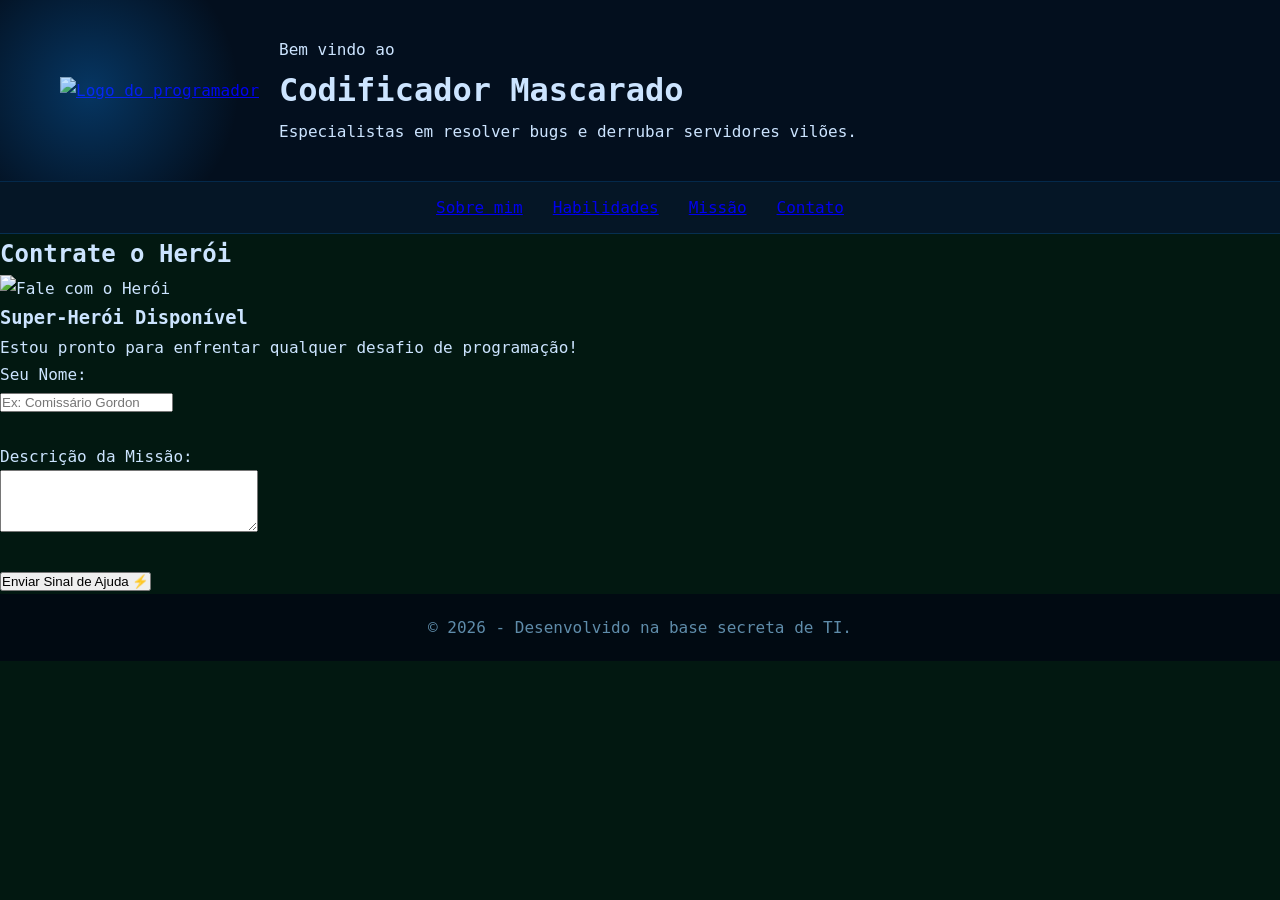
==== contato.html @ 0e0251df "first commit" ====
<!DOCTYPE html>
 <html lang="pt-br"> <head>
    <meta charset="UTF-8"> <meta name="viewport" content="width=device-width, initial-scale=1.0">
     <title>Perfil de Super-Herói | Recrutamento</title>
     <link rel="stylesheet" href="style.css">
</head>

<body>

    <header class="container-cabecalho">
        <div class = cabecalho-inner>
            <a href="index.html" class = "logo-link">
                <img src="imagens/programador-mascarado.jpg  " alt="Logo do programador" title="Codificador Mascarado">
            </a>
            <div class="cabecalho-texto">
                <h4></h4>
                <span class="cabecalho-label">Bem vindo ao</span>
                <h1 class="cabecalho-titulo">Codificador Mascarado</h1>
                <p>Especialistas em resolver bugs e derrubar servidores vilões.</p>
            </div>
        </div>        
    </header> 

        <nav class="container-navegacao">        
                <a href="index.html" class="nav-link ativo">Sobre mim</a>
                <a href="habilidades.html" class="nav-link">Habilidades</a>
                 <a href="missao.html" class="nav-link">Missão</a>
                <a href="contato.html" class="nav-link">Contato</a>
                           
        </nav>
        <section class="container-contato">
            <h2>Contrate o Herói</h2>
            <article class="servico">
                <img src="imagens/contato.png" alt="Fale com o Herói" class="icone" width="750">
                <div class="servico-info">
                    <h3>Super-Herói Disponível</h3>
                    <p>Estou pronto para enfrentar qualquer desafio de programação!</p>
                </div>
            </article>
            <form action="#">
                <label for="nome">Seu Nome:</label><br>
                <input type="text" id="nome" name="nome" placeholder="Ex: Comissário Gordon" required>
                <br><br>
                </section>                  
                <label for="missao-txt">Descrição da Missão:</label><br>
                <textarea id="missao-txt" rows="4" cols="30"></textarea>
                <br><br>

                <button type="submit">Enviar Sinal de Ajuda ⚡</button>
            </form>
        </section>
    <footer>
        <p>&copy; 2026 - Desenvolvido na base secreta de TI.</p>
    </footer>

</body>
</html>
---- style.css ----
/* Variáveis globais */
:root{
    --cor-fundo-escuro:#021811;
    --cor-fundo-medio:#042e1a;
    --cor-fundo-card:#062d33;
    --cor-fundo-nav:#051626;
    --cor-fundo-cabecalho:#030f1e;
    --cor-fundo-rodape:#010a12;
    --cor-primaria:#0d8fff;
    --cor-primaria-hover:#3aaeff;
    --cor-acento:#00d4ff;
    --cor-texto:#cce4ff;
    --cor-texto-fraco:#5f8caa;
    --cor-branco:#ffffff;
    --cor-erro:#ff6b6b;
    --cor-sucesso:#4ade80;
    --fonte-principal:'Exo 2 ',monospace;
    --fonte-mono :'jetbrains mono', monospace;
    --raio-borda :12px;
    --sombra-card : 0 4px 30px rgba(0, 120, 255, 0.8);
    --sombra-brilho : 0 0 200px rgba(13, 143, 255,0.25);

    /* Reseta base */
    *,
    *::before,
    *::after{
        margin:0;
        padding: 0;
        box-sizing: border-box;
    }
        /* corpo da página */
        body{
            font-family: var(--fonte-principal);
            background-color: var(--cor-fundo-escuro);
            color:var(--cor-texto);
            line-height: 1.7;
            -webkit-font-smoothing:antialiased;
            /* Cabeçalho */        
    }
    .container-cabecalho{
        background-color: var(--cor-fundo-cabecalho);
        padding:36px 60px ;
        border-bottom: 1px solid rgba(13, 143, 255,0.2);
        position: relative;
        overflow: hidden;
    }
        .container-cabecalho::before{
            content: '';
            position: absolute;
            top: -60px;
            left: -60px;
            width: 300px;
            height: 300px;
            background: radial-gradient(circle at center , rgba(13, 143, 255, 0.3)0% ,transparent 70%);
            pointer-events: none;
        }
        /* Logo e texto lado a lado */
        .cabecalho-inner{
            display: flex;
            align-items: center;
            gap: 20px;
            max-width: 1200px;
            margin: 0 auto;

        }
        .container-navegacao{
            background-color: var(--cor-fundo-nav);
            padding: 12px 60px;
            display: flex;
            gap: 30px;
            border-bottom: 1px solid rgba(13, 143, 255,0.2);
            justify-content: center;
        }
        .btn-primary{
            background-color:  #319ea0c2;
            color: var(--cor-branco);
            padding: 10px 20px;
            border-radius: var(--raio-borda);
            text-decoration: none;
            transition: background-color 0.3s ease;
        }
        .btn-secondary{
            background-color:  #319ea0c2;
            color: var(--cor-texto);
            padding: 10px 20px;
            border-radius: var(--raio-borda);
            text-decoration: none;
            transition: background-color 0.3s ease;
        }
        .btn-tertiary{
            background-color:  #319ea0c2;
            color: var(--cor-branco);
            padding: 10px 20px;
            border-radius: var(--raio-borda);
            text-decoration: none;
            transition: background-color 0.3s ease;
        }
        .btn-quaternary{
            background-color: #319ea0c2;
            color: var(--cor-branco);
            padding: 10px 20px;
            border-radius: var(--raio-borda);
            text-decoration: none;
            transition: background-color 0.3s ease;
        }
        .container-navegacao a:hover{
            background-color: var(--cor-primaria-hover);

        }
        .container-sobre-mim{
            max-width: 1200px;
            margin: 40px auto;
            padding: 0 20px;
        }
        .container-sobre-mim h2{
            color: var(--cor-primaria);
            margin-bottom: 20px;
            text-align: center;
        }
        .container-sobre-mim .servico{
            background-color: var(--cor-fundo-card);
            padding: 20px;
            border-radius: var(--raio-borda);
            box-shadow: var(--sombra-card);
            display: flex;
            align-items: center;
            gap: 20px;
        }
        .container-sobre-mim .servico img{
            align-items: center;
            border: 4px solid var(rgba(39, 25, 84, 0));
            border-radius: var(--raio-borda);
            box-shadow: var(--sombra-card);
        }
         /* Container de habilidades */
         .container-habilidades{
            max-width: 1200px;
            margin: 40px auto;
            padding: 0 20px;
        }
        .container-habilidades img{
            align-items: center;
            border: 4px solid var(rgba(39, 25, 84, 0));
            border-radius: var(--raio-borda);
            box-shadow: var(--sombra-card);}
        .container-habilidades h2{
            color: var(--cor-primaria);
            margin-bottom: 20px;
            text-align: center;
        }
        .container-habilidades .servico{
            background-color: var(--cor-fundo-card);
            padding: 20px;
            border-radius: var(--raio-borda);
            box-shadow: var(--sombra-card);
            display: flex;
             align-items: center;
            gap: 20px;
        }
        .container-habilidades .servico img{ 
            align-items: center;
            border: 4px solid var(rgba(39, 25, 84, 0));
            border-radius: var(--raio-borda);
            box-shadow: var(--sombra-card);
    
        }
            /* Container de missão */
        .container-missao{
             max-width: 1200px;
            margin: 40px auto;
            padding: 0 20px;
        }
        .container-missao h2{
            color: var(--cor-primaria);
            margin-bottom: 20px;
            text-align: center;
        }
        .container-missao .servico{
            background-color: var(--cor-fundo-card);
            padding: 20px;
            border-radius: var(--raio-borda);
            box-shadow: var(--sombra-card);
            display: flex;
            align-items: center;
            gap: 20px;
        }
        .container-missao img{ 
            align-items: center;
            border: 4px solid var(rgba(39, 25, 84, 0));
            border-radius: var(--raio-borda);
            box-shadow: var(--sombra-card);

        }
        
         /* Rodapé */
         footer{
            background-color: var(--cor-fundo-rodape);
            text-align: center;
            padding: 20px;
            color: var(--cor-texto-fraco);
         }

}
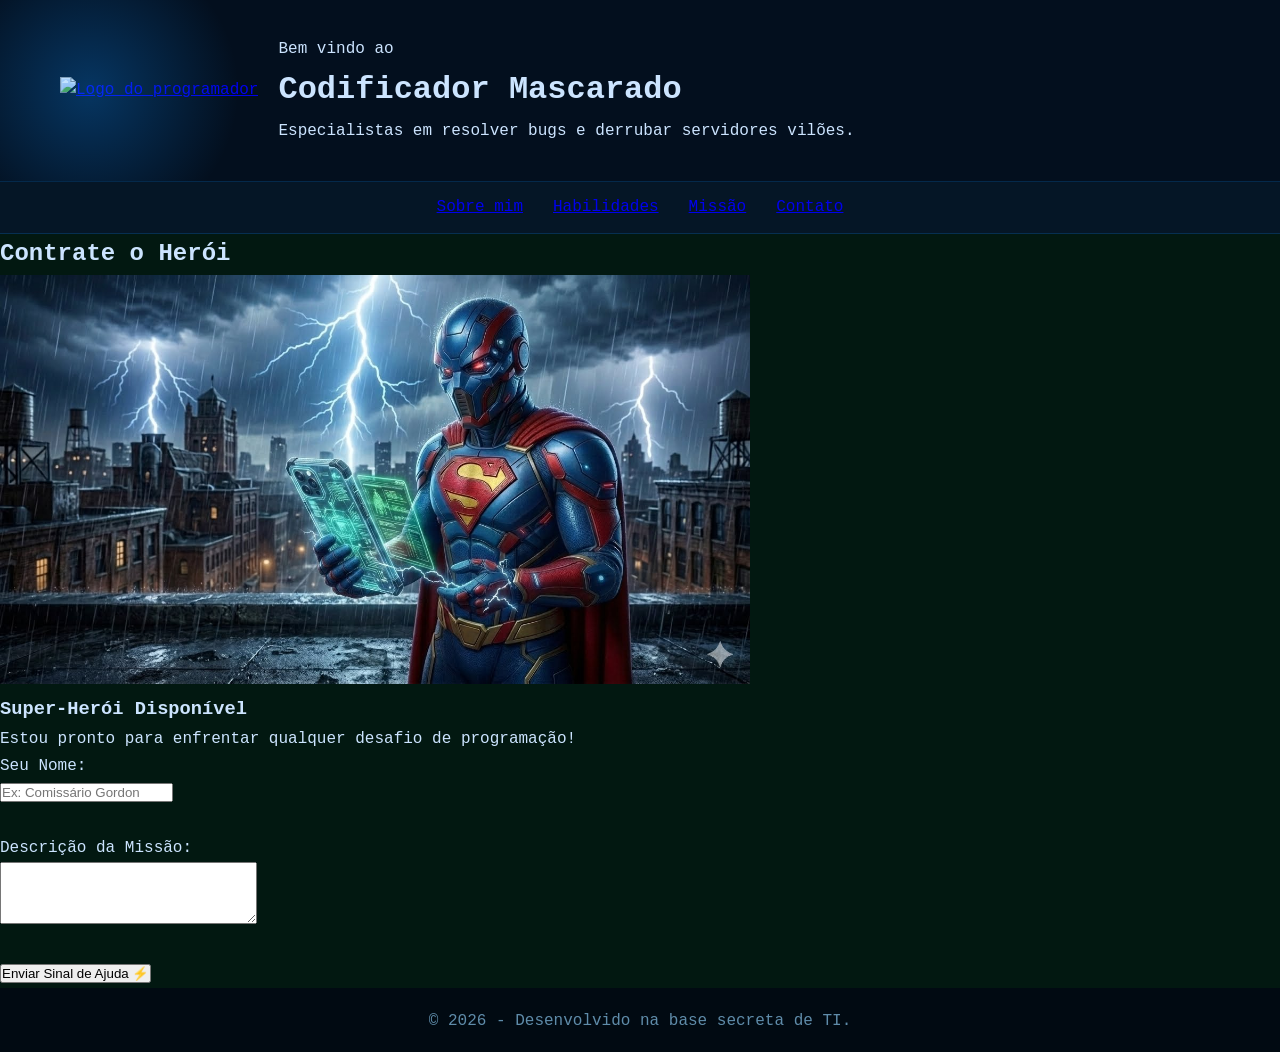
==== commit e48c4ac2: "" ====
--- a/contato.html
+++ b/contato.html
@@ -31,7 +31,7 @@
         <section class="container-contato">
             <h2>Contrate o Herói</h2>
             <article class="servico">
-                <img src="imagens/contato.png" alt="Fale com o Herói" class="icone" width="750">
+                <img src="imagens/contato.jpg" alt="Fale com o Herói" class="icone" width="750">
                 <div class="servico-info">
                     <h3>Super-Herói Disponível</h3>
                     <p>Estou pronto para enfrentar qualquer desafio de programação!</p>
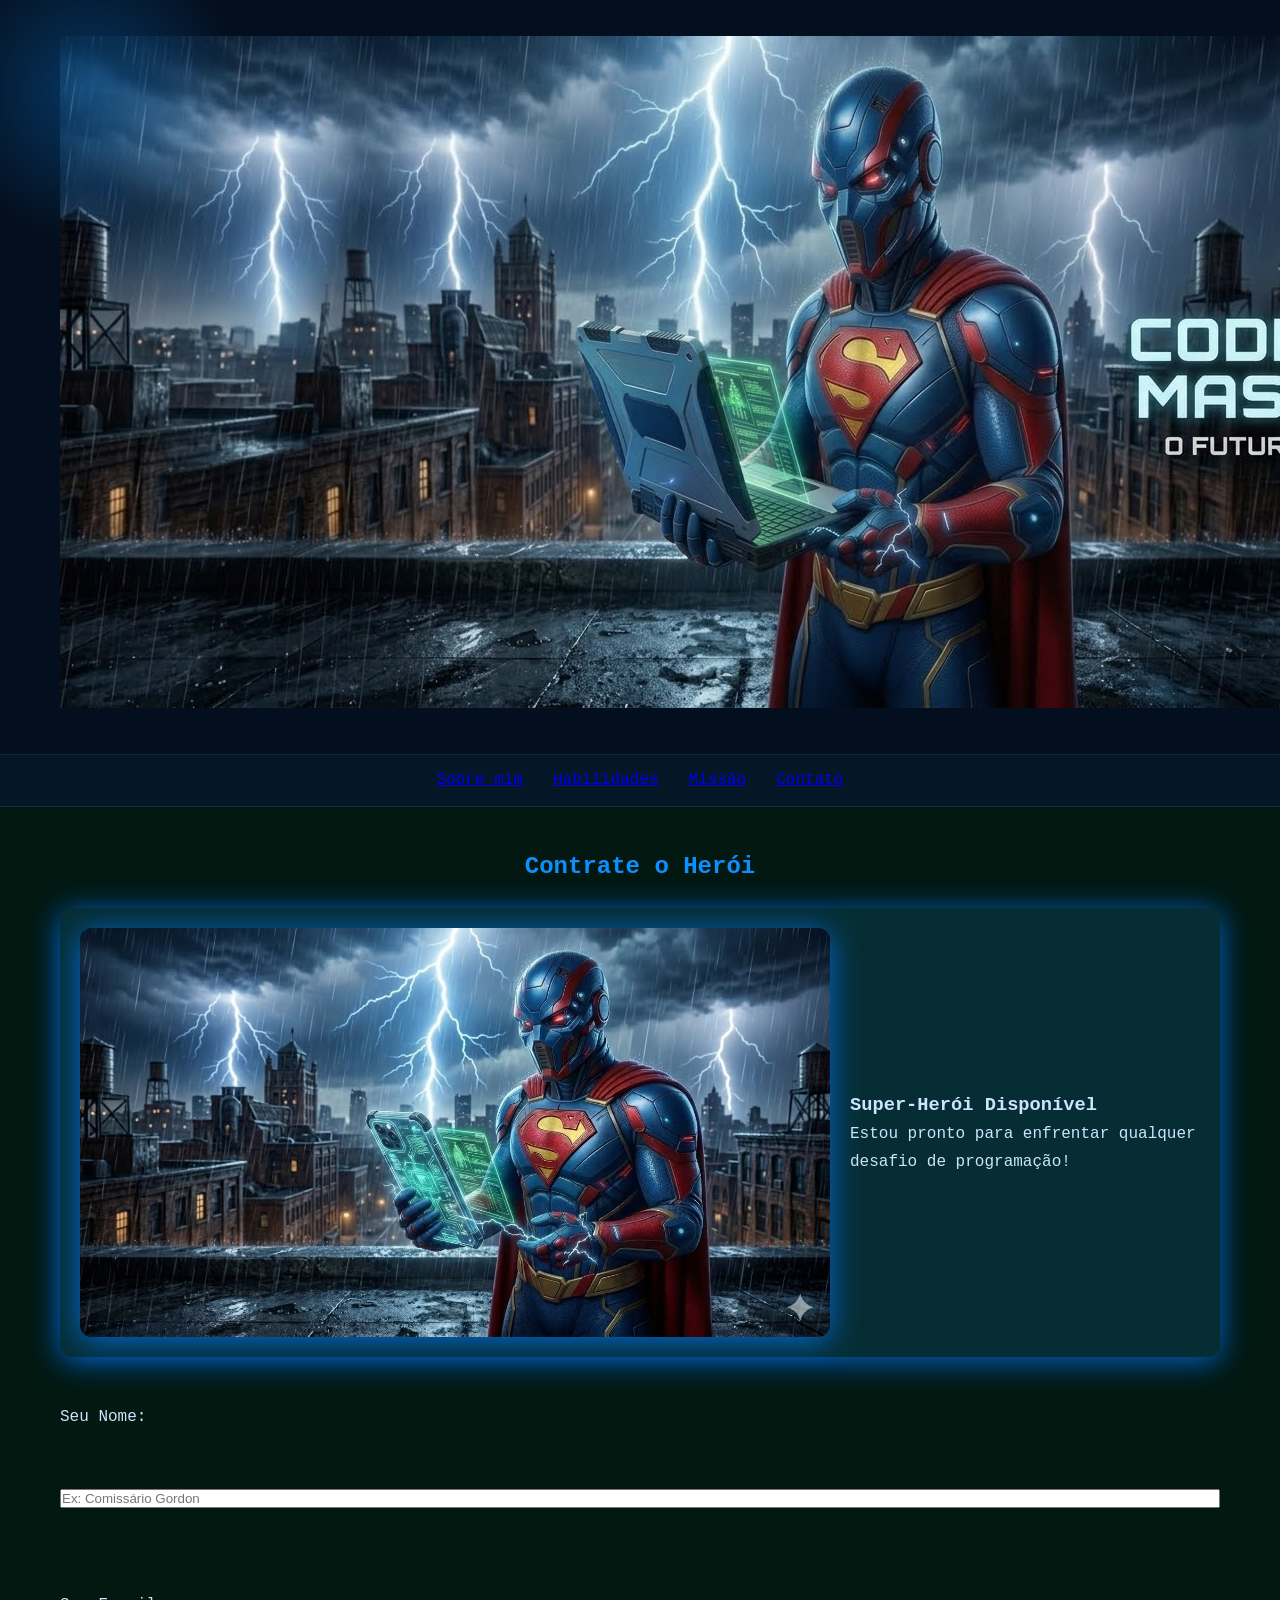
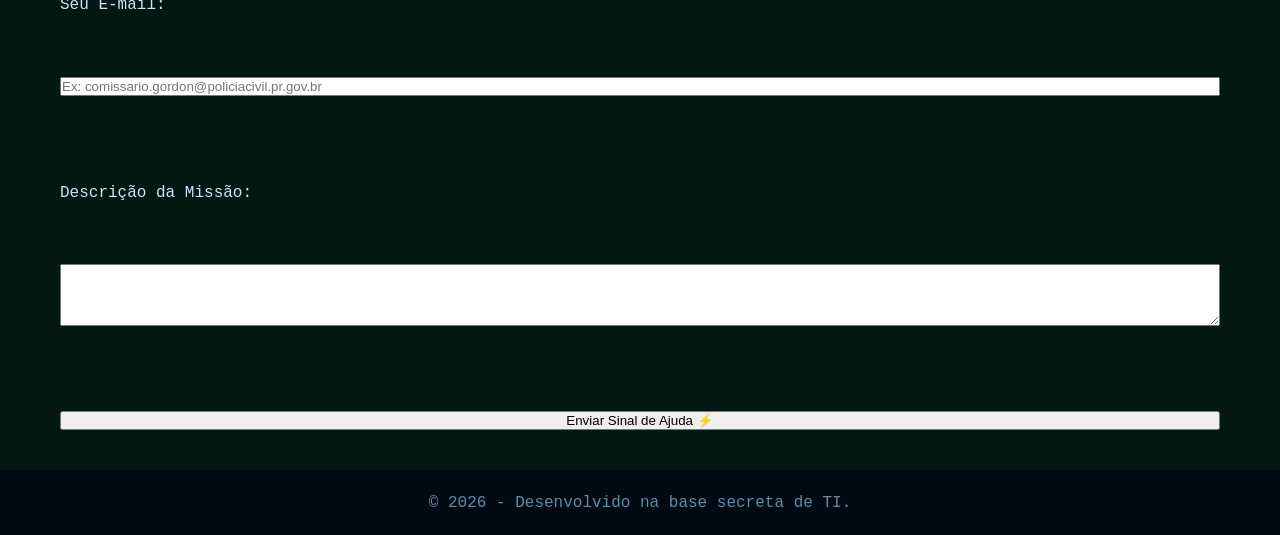
==== commit 4caa5911: "" ====
--- a/contato.html
+++ b/contato.html
@@ -10,7 +10,7 @@
     <header class="container-cabecalho">
         <div class = cabecalho-inner>
             <a href="index.html" class = "logo-link">
-                <img src="imagens/programador-mascarado.jpg  " alt="Logo do programador" title="Codificador Mascarado">
+                <img src="imagens/codificador.jpg  " alt="Logo do programador" title="Codificador Mascarado">
             </a>
             <div class="cabecalho-texto">
                 <h4></h4>
@@ -36,12 +36,15 @@
                     <h3>Super-Herói Disponível</h3>
                     <p>Estou pronto para enfrentar qualquer desafio de programação!</p>
                 </div>
-            </article>
+            </article> <br>
+
             <form action="#">
                 <label for="nome">Seu Nome:</label><br>
                 <input type="text" id="nome" name="nome" placeholder="Ex: Comissário Gordon" required>
                 <br><br>
-                </section>                  
+                <label for="email">Seu E-mail:</label><br>
+                <input type="email" id="email" name="email" placeholder="Ex: comissario.gordon@policiacivil.pr.gov.br" required>
+                <br><br>
                 <label for="missao-txt">Descrição da Missão:</label><br>
                 <textarea id="missao-txt" rows="4" cols="30"></textarea>
                 <br><br>
--- a/style.css
+++ b/style.css
@@ -189,11 +189,39 @@
             border: 4px solid var(rgba(39, 25, 84, 0));
             border-radius: var(--raio-borda);
             box-shadow: var(--sombra-card);
-
-        }
-        
-         /* Rodapé */
-         footer{
+        }
+        .container-contato{
+            max-width: 1200px;
+            margin: 40px auto;
+            padding: 0 20px;
+        }
+        .container-contato h2{
+            color: var(--cor-primaria);
+            margin-bottom: 20px;
+            text-align: center;
+        }
+        .container-contato .servico{
+            background-color: var(--cor-fundo-card);
+            padding: 20px;
+            border-radius: var(--raio-borda);
+            box-shadow: var(--sombra-card);
+            display: flex;
+            align-items: center;
+            gap: 20px;
+        }
+        .container-contato img{ 
+            align-items: center;
+            border: 4px solid var(rgba(39, 25, 84, 0));
+            border-radius: var(--raio-borda);
+            box-shadow: var(--sombra-card);
+        }
+        .container-contato form{
+            display: flex;
+            flex-direction: column;
+            gap: 15px;
+            margin-top: 20px;
+        }
+    footer{
             background-color: var(--cor-fundo-rodape);
             text-align: center;
             padding: 20px;
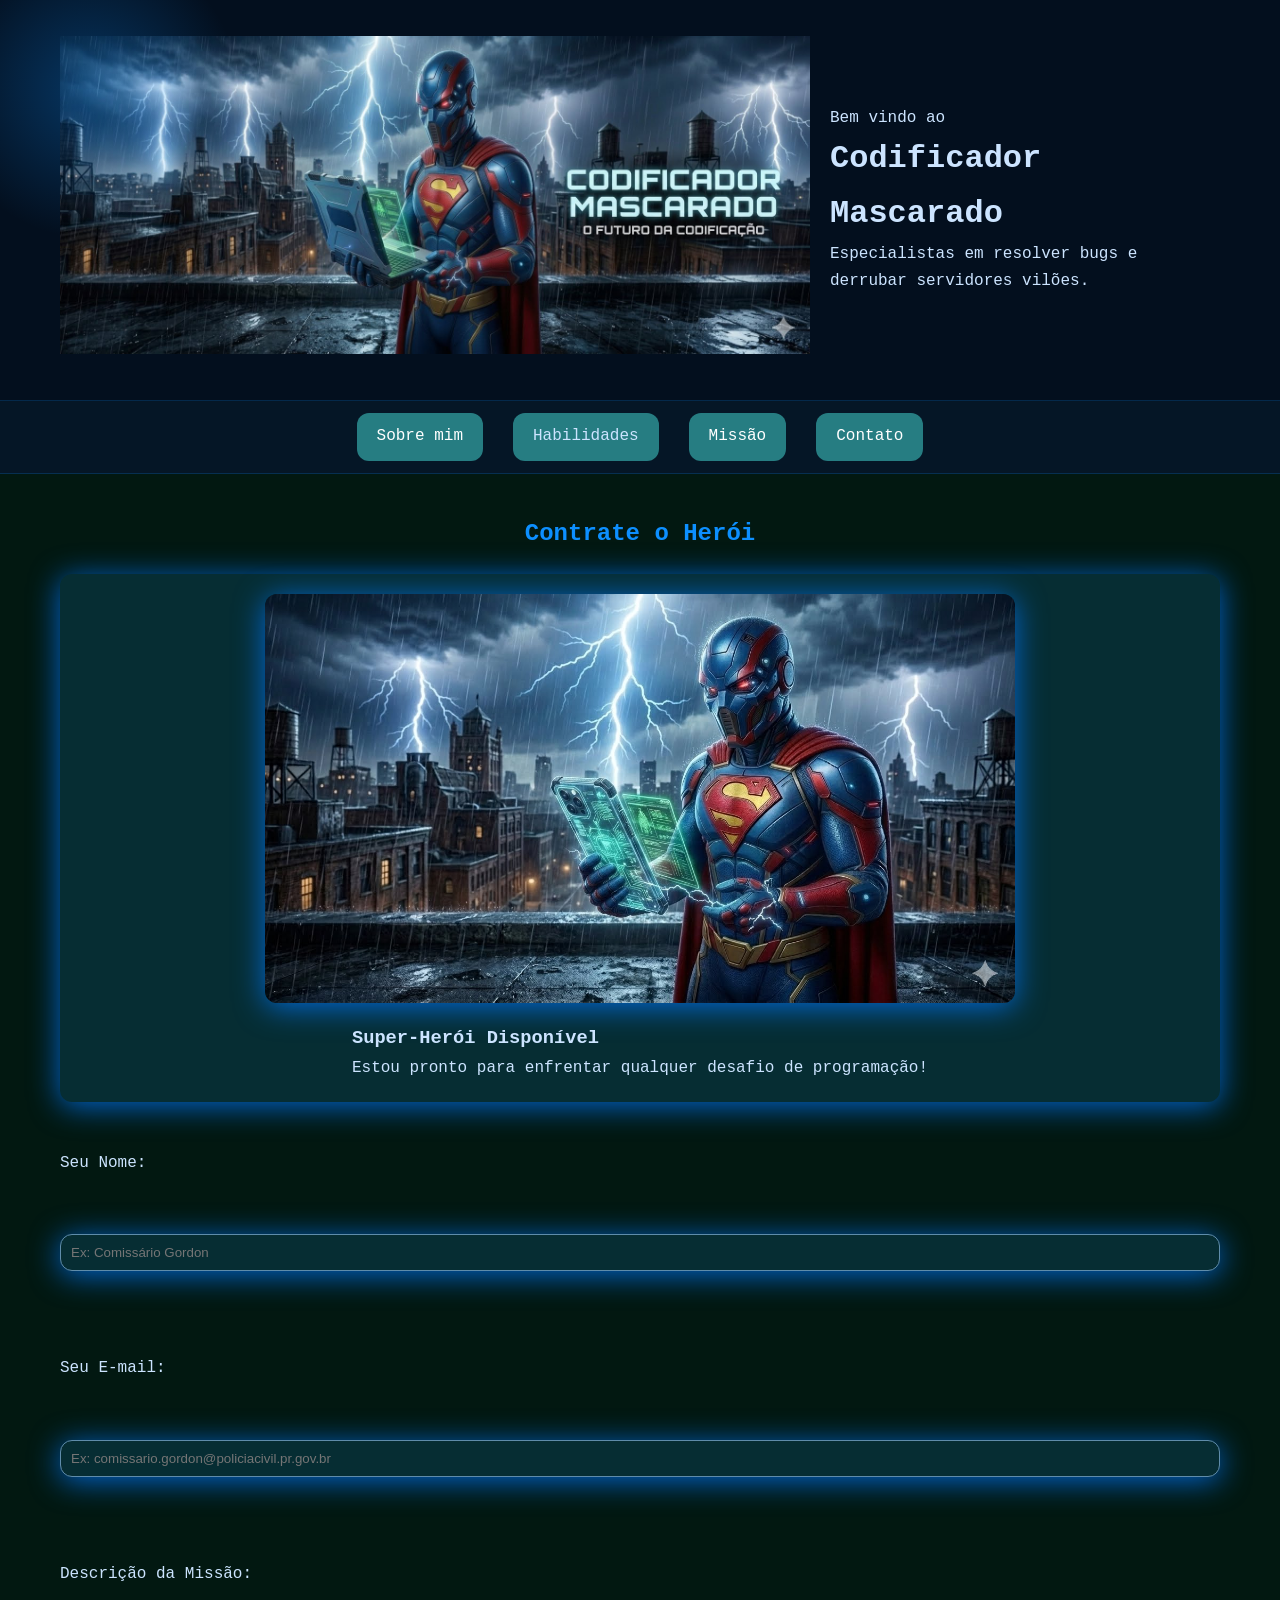
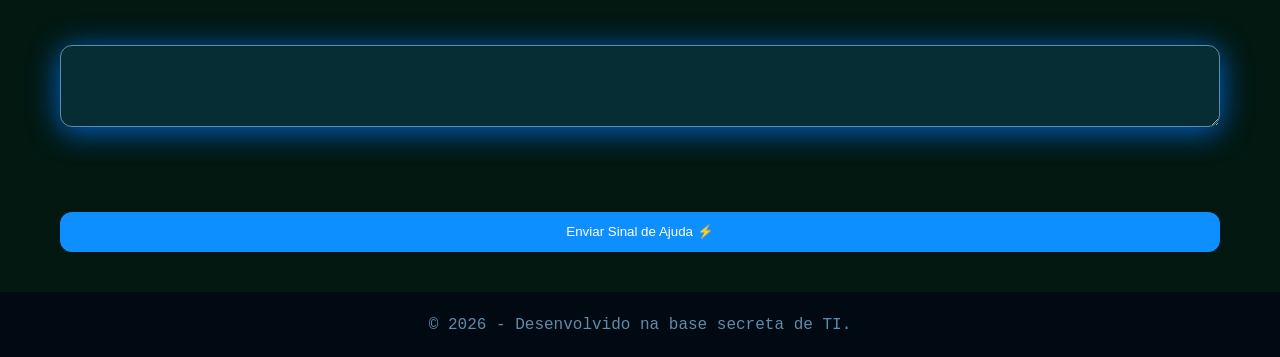
==== commit 8c6ae2d7: "" ====
--- a/contato.html
+++ b/contato.html
@@ -10,7 +10,7 @@
     <header class="container-cabecalho">
         <div class = cabecalho-inner>
             <a href="index.html" class = "logo-link">
-                <img src="imagens/codificador.jpg  " alt="Logo do programador" title="Codificador Mascarado">
+                <img src="imagens/codificador.jpg  " alt="Logo do programador" title="Codificador Mascarado" width="750">
             </a>
             <div class="cabecalho-texto">
                 <h4></h4>
@@ -21,13 +21,12 @@
         </div>        
     </header> 
 
-        <nav class="container-navegacao">        
-                <a href="index.html" class="nav-link ativo">Sobre mim</a>
-                <a href="habilidades.html" class="nav-link">Habilidades</a>
-                 <a href="missao.html" class="nav-link">Missão</a>
-                <a href="contato.html" class="nav-link">Contato</a>
-                           
-        </nav>
+         <div class="container-navegacao">        
+                <a href="index.html" class="btn-primary">Sobre mim</a>
+                <a href="habilidades.html" class="btn-secondary">Habilidades</a>
+                <a href="missao.html" class="btn-tertiary">Missão</a>
+                <a href="contato.html" class="btn-quaternary">Contato</a>
+        </div>
         <section class="container-contato">
             <h2>Contrate o Herói</h2>
             <article class="servico">
--- a/style.css
+++ b/style.css
@@ -126,6 +126,12 @@
             align-items: center;
             gap: 20px;
         }
+        .servico {
+            flex-direction: column;
+        }
+        .container-sobre-mim .servico p{
+            flex: 1;
+        }
         .container-sobre-mim .servico img{
             align-items: center;
             border: 4px solid var(rgba(39, 25, 84, 0));
@@ -221,6 +227,46 @@
             gap: 15px;
             margin-top: 20px;
         }
+        .label{
+            font-weight: bold;
+            color: var(--cor-texto-fraco);
+            background-color: var(--cor-fundo-card);
+            padding: 10px;
+            border-radius: var(--raio-borda);
+            box-shadow: var(--sombra-card);
+        }
+        .container-contato form input{
+            padding: 10px;
+            border-radius: var(--raio-borda);
+            border: 1px solid var(--cor-texto-fraco);
+            background-color: var(--cor-fundo-card);
+            color: var(--cor-texto);
+            box-shadow: var(--sombra-card);
+        }
+        .container-contato form textarea{
+            padding: 10px;
+            border-radius: var(--raio-borda);
+            border: 1px solid var(--cor-texto-fraco);
+            background-color: var(--cor-fundo-card);
+            color: var(--cor-texto);
+            box-shadow: var(--sombra-card);
+        }
+        .container-contato form button{
+            position: relative;
+            justify-content: center;
+            display: flex;
+            align-items: center;
+            width: 100%;
+            height: 40px;
+            align-self: flex-start;
+            background-color: var(--cor-primaria);
+            color: var(--cor-branco);
+            padding: 10px 20px;
+            border-radius: var(--raio-borda);
+            border: none;
+            cursor: pointer;
+            transition: background-color 0.3s ease;
+        }
     footer{
             background-color: var(--cor-fundo-rodape);
             text-align: center;
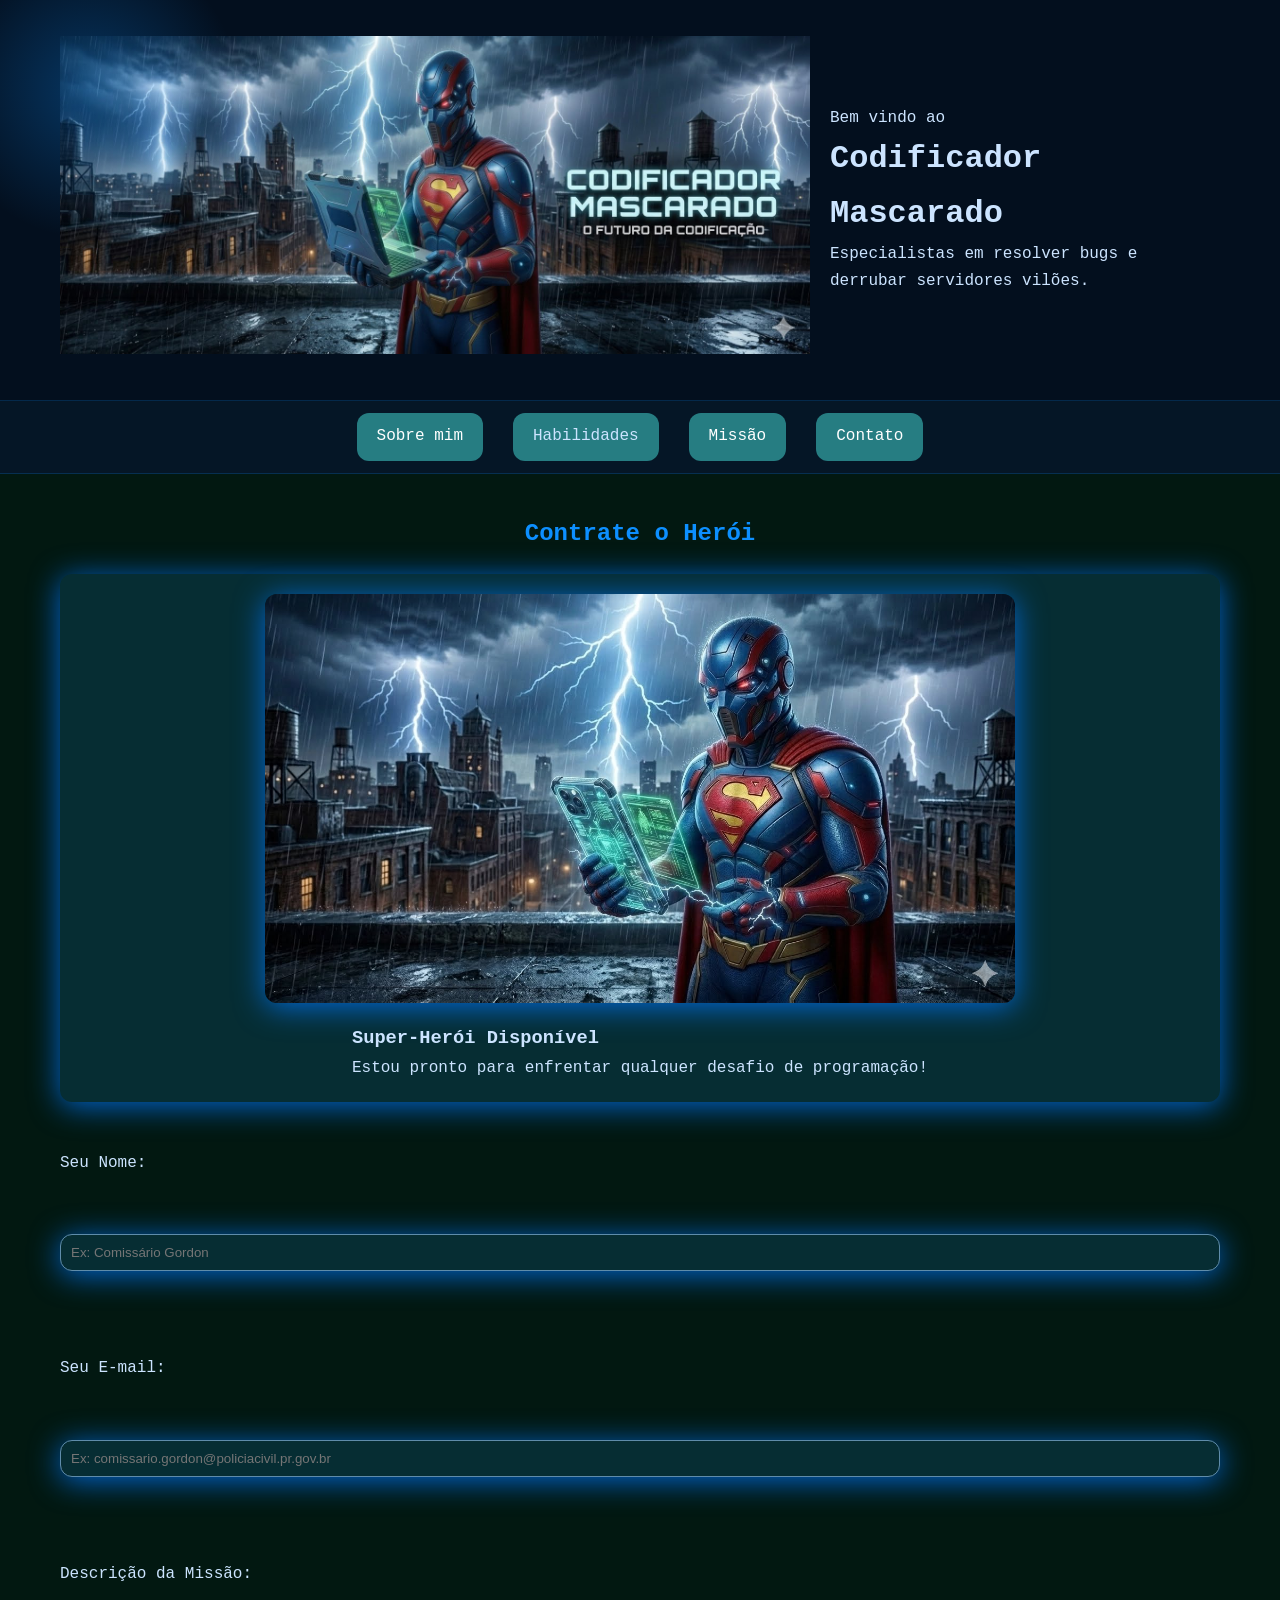
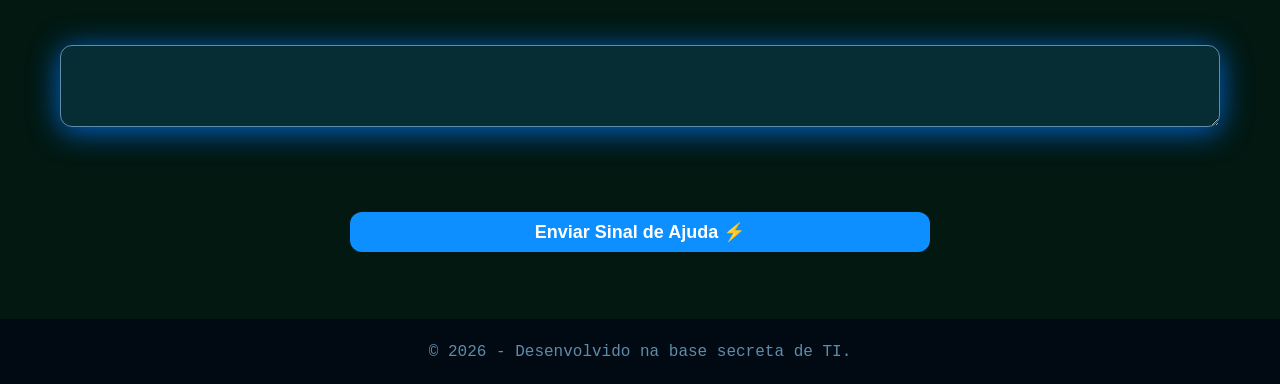
==== commit a4a905b3: "contato" ====
--- a/contato.html
+++ b/contato.html
@@ -50,7 +50,7 @@
 
                 <button type="submit">Enviar Sinal de Ajuda ⚡</button>
             </form>
-        </section>
+        </section> <br>
     <footer>
         <p>&copy; 2026 - Desenvolvido na base secreta de TI.</p>
     </footer>
--- a/style.css
+++ b/style.css
@@ -256,16 +256,22 @@
             justify-content: center;
             display: flex;
             align-items: center;
-            width: 100%;
+            width: 50%;
             height: 40px;
             align-self: flex-start;
             background-color: var(--cor-primaria);
             color: var(--cor-branco);
-            padding: 10px 20px;
+            padding: 20px 20px;
             border-radius: var(--raio-borda);
             border: none;
             cursor: pointer;
             transition: background-color 0.3s ease;
+            margin: 0 auto;
+            text-decoration: none;
+        }
+        .container-contato form button[type="submit"]{
+           font-size: 18px;
+           font-weight: bold;
         }
     footer{
             background-color: var(--cor-fundo-rodape);
